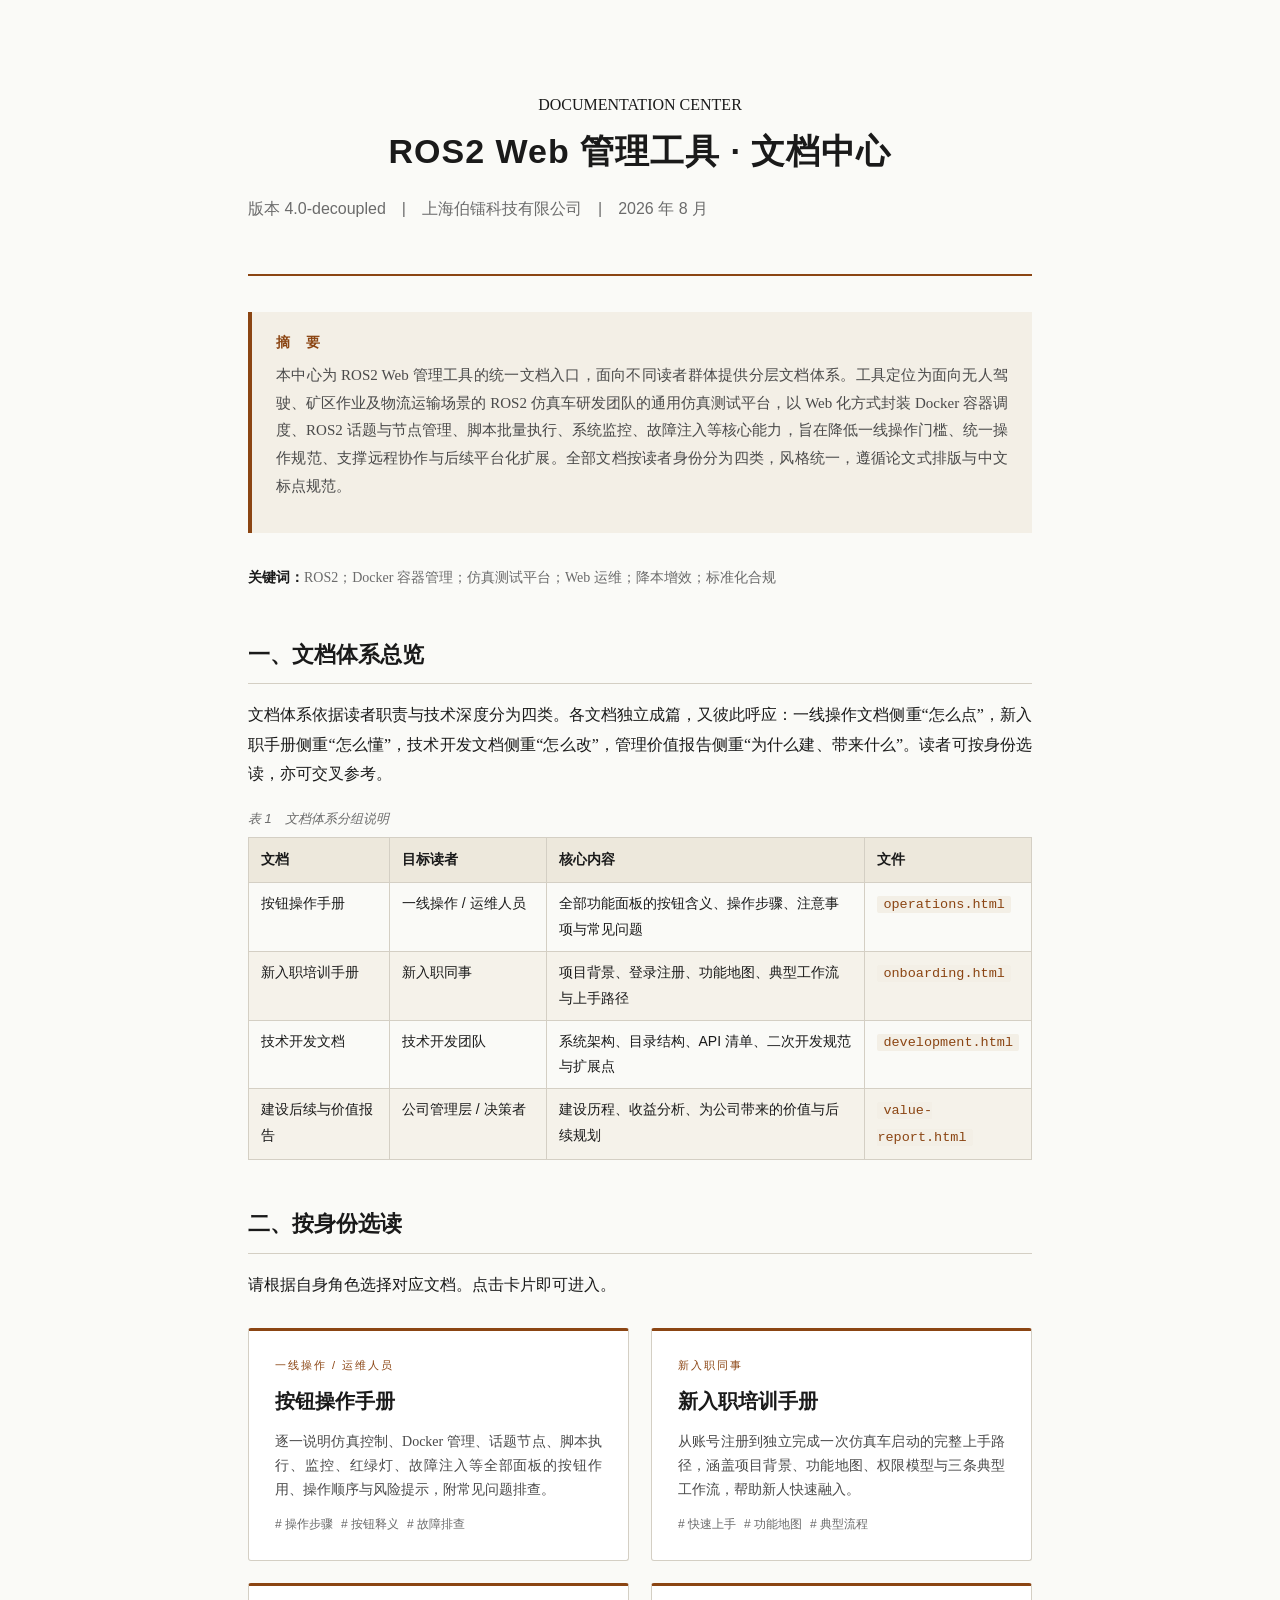
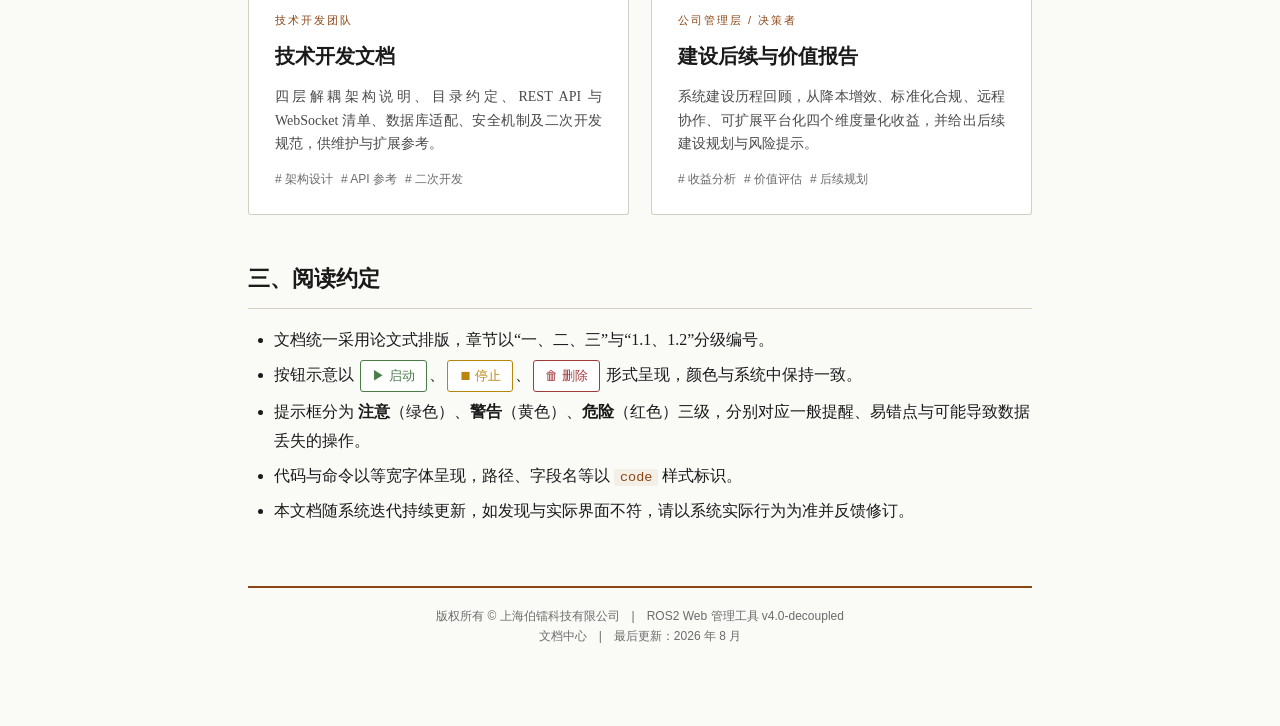
==== docs/index.html @ 26617438 "first commit" ====
<!DOCTYPE html>
<html lang="zh-CN">
<head>
    <meta charset="UTF-8">
    <meta name="viewport" content="width=device-width, initial-scale=1.0">
    <title>ROS2 Web 管理工具 · 文档中心</title>
    <link rel="stylesheet" href="css/doc.css">
</head>
<body>
<div class="doc-container">

    <header class="portal-hero">
        <div class="doc-eyebrow">DOCUMENTATION CENTER</div>
        <h1>ROS2 Web 管理工具 · 文档中心</h1>
        <p class="hero-sub">版本 4.0-decoupled　|　上海伯镭科技有限公司　|　2026 年 8 月</p>
    </header>

    <div class="doc-abstract">
        <div class="abstract-title">摘　要</div>
        <p>本中心为 ROS2 Web 管理工具的统一文档入口，面向不同读者群体提供分层文档体系。工具定位为面向无人驾驶、矿区作业及物流运输场景的 ROS2 仿真车研发团队的通用仿真测试平台，以 Web 化方式封装 Docker 容器调度、ROS2 话题与节点管理、脚本批量执行、系统监控、故障注入等核心能力，旨在降低一线操作门槛、统一操作规范、支撑远程协作与后续平台化扩展。全部文档按读者身份分为四类，风格统一，遵循论文式排版与中文标点规范。</p>
    </div>

    <div class="doc-keywords">
        <strong>关键词：</strong>ROS2；Docker 容器管理；仿真测试平台；Web 运维；降本增效；标准化合规
    </div>

    <h2 class="section-title">一、文档体系总览</h2>
    <p>文档体系依据读者职责与技术深度分为四类。各文档独立成篇，又彼此呼应：一线操作文档侧重“怎么点”，新入职手册侧重“怎么懂”，技术开发文档侧重“怎么改”，管理价值报告侧重“为什么建、带来什么”。读者可按身份选读，亦可交叉参考。</p>

    <table class="data-table">
        <caption>表 1　文档体系分组说明</caption>
        <thead>
            <tr><th style="width:18%">文档</th><th style="width:20%">目标读者</th><th>核心内容</th><th style="width:14%">文件</th></tr>
        </thead>
        <tbody>
            <tr>
                <td>按钮操作手册</td>
                <td>一线操作 / 运维人员</td>
                <td>全部功能面板的按钮含义、操作步骤、注意事项与常见问题</td>
                <td><code>operations.html</code></td>
            </tr>
            <tr>
                <td>新入职培训手册</td>
                <td>新入职同事</td>
                <td>项目背景、登录注册、功能地图、典型工作流与上手路径</td>
                <td><code>onboarding.html</code></td>
            </tr>
            <tr>
                <td>技术开发文档</td>
                <td>技术开发团队</td>
                <td>系统架构、目录结构、API 清单、二次开发规范与扩展点</td>
                <td><code>development.html</code></td>
            </tr>
            <tr>
                <td>建设后续与价值报告</td>
                <td>公司管理层 / 决策者</td>
                <td>建设历程、收益分析、为公司带来的价值与后续规划</td>
                <td><code>value-report.html</code></td>
            </tr>
        </tbody>
    </table>

    <h2 class="section-title">二、按身份选读</h2>
    <p>请根据自身角色选择对应文档。点击卡片即可进入。</p>

    <div class="portal-grid">

        <a class="portal-card" href="operations.html">
            <div class="card-audience">一线操作 / 运维人员</div>
            <h3>按钮操作手册</h3>
            <p>逐一说明仿真控制、Docker 管理、话题节点、脚本执行、监控、红绿灯、故障注入等全部面板的按钮作用、操作顺序与风险提示，附常见问题排查。</p>
            <div class="card-tags">
                <span># 操作步骤</span><span># 按钮释义</span><span># 故障排查</span>
            </div>
        </a>

        <a class="portal-card" href="onboarding.html">
            <div class="card-audience">新入职同事</div>
            <h3>新入职培训手册</h3>
            <p>从账号注册到独立完成一次仿真车启动的完整上手路径，涵盖项目背景、功能地图、权限模型与三条典型工作流，帮助新人快速融入。</p>
            <div class="card-tags">
                <span># 快速上手</span><span># 功能地图</span><span># 典型流程</span>
            </div>
        </a>

        <a class="portal-card" href="development.html">
            <div class="card-audience">技术开发团队</div>
            <h3>技术开发文档</h3>
            <p>四层解耦架构说明、目录约定、REST API 与 WebSocket 清单、数据库适配、安全机制及二次开发规范，供维护与扩展参考。</p>
            <div class="card-tags">
                <span># 架构设计</span><span># API 参考</span><span># 二次开发</span>
            </div>
        </a>

        <a class="portal-card" href="value-report.html">
            <div class="card-audience">公司管理层 / 决策者</div>
            <h3>建设后续与价值报告</h3>
            <p>系统建设历程回顾，从降本增效、标准化合规、远程协作、可扩展平台化四个维度量化收益，并给出后续建设规划与风险提示。</p>
            <div class="card-tags">
                <span># 收益分析</span><span># 价值评估</span><span># 后续规划</span>
            </div>
        </a>

    </div>

    <h2 class="section-title">三、阅读约定</h2>
    <ul>
        <li>文档统一采用论文式排版，章节以“一、二、三”与“1.1、1.2”分级编号。</li>
        <li>按钮示意以 <span class="btn-demo success">▶ 启动</span>、<span class="btn-demo warn">⏹ 停止</span>、<span class="btn-demo danger">🗑 删除</span> 形式呈现，颜色与系统中保持一致。</li>
        <li>提示框分为 <strong>注意</strong>（绿色）、<strong>警告</strong>（黄色）、<strong>危险</strong>（红色）三级，分别对应一般提醒、易错点与可能导致数据丢失的操作。</li>
        <li>代码与命令以等宽字体呈现，路径、字段名等以 <code>code</code> 样式标识。</li>
        <li>本文档随系统迭代持续更新，如发现与实际界面不符，请以系统实际行为为准并反馈修订。</li>
    </ul>

    <footer class="doc-footer">
        版权所有 © 上海伯镭科技有限公司　|　ROS2 Web 管理工具 v4.0-decoupled<br>
        文档中心　|　最后更新：2026 年 8 月
    </footer>

</div>
</body>
</html>
---- docs/css/doc.css ----
/* ============================================================
   ROS2 Web 管理工具 · 文档中心统一样式（论文风格）
   版权所有：上海伯镭科技有限公司
   ============================================================ */

:root {
    --paper-bg: #fafaf7;
    --paper-text: #1a1a1a;
    --paper-text-soft: #4a4a4a;
    --paper-muted: #6b6b6b;
    --paper-border: #d4cfc4;
    --paper-accent: #8b4513;
    --paper-accent-soft: #b87333;
    --paper-link: #5a3e1b;
    --paper-code-bg: #f3efe6;
    --paper-table-head: #ede8dc;
    --paper-table-stripe: #f5f2ea;
    --paper-quote: #6b4423;
    --paper-warn-bg: #fdf6e3;
    --paper-warn-border: #d4a017;
    --paper-tip-bg: #eef5ee;
    --paper-tip-border: #4a7c4a;
    --paper-danger-bg: #fbeaea;
    --paper-danger-border: #a33a3a;
    --paper-max-width: 880px;
}

* { box-sizing: border-box; }

html { scroll-behavior: smooth; }

body {
    margin: 0;
    padding: 0;
    background: var(--paper-bg);
    color: var(--paper-text);
    font-family: "Source Han Serif SC", "Noto Serif CJK SC", "Songti SC", "SimSun",
                 Georgia, "Times New Roman", serif;
    font-size: 16px;
    line-height: 1.85;
    text-rendering: optimizeLegibility;
    -webkit-font-smoothing: antialiased;
}

/* ---------- 顶部文档头 ---------- */
.doc-header {
    border-bottom: 2px solid var(--paper-accent);
    padding: 28px 0 18px;
    margin-bottom: 28px;
}
.doc-header .doc-eyebrow {
    font-family: "Helvetica Neue", Arial, sans-serif;
    font-size: 12px;
    letter-spacing: 3px;
    text-transform: uppercase;
    color: var(--paper-muted);
    margin-bottom: 8px;
}
.doc-header h1 {
    font-family: "Source Han Sans SC", "Noto Sans CJK SC", "PingFang SC",
                 "Helvetica Neue", Arial, sans-serif;
    font-size: 30px;
    font-weight: 700;
    margin: 0 0 10px;
    color: var(--paper-text);
    letter-spacing: 0.5px;
}
.doc-header .doc-meta {
    font-family: "Helvetica Neue", Arial, sans-serif;
    font-size: 13px;
    color: var(--paper-muted);
}
.doc-header .doc-meta span { margin-right: 18px; }

/* ---------- 主容器 ---------- */
.doc-container {
    max-width: var(--paper-max-width);
    margin: 0 auto;
    padding: 40px 48px 80px;
}

/* ---------- 摘要框 ---------- */
.doc-abstract {
    background: var(--paper-code-bg);
    border-left: 4px solid var(--paper-accent);
    padding: 18px 24px;
    margin: 0 0 32px;
    font-size: 15px;
    color: var(--paper-text-soft);
}
.doc-abstract .abstract-title {
    font-family: "Source Han Sans SC", "PingFang SC", sans-serif;
    font-weight: 700;
    color: var(--paper-accent);
    margin-bottom: 6px;
    font-size: 14px;
    letter-spacing: 1px;
}

/* ---------- 关键词 ---------- */
.doc-keywords {
    font-size: 14px;
    color: var(--paper-muted);
    margin-bottom: 36px;
}
.doc-keywords strong {
    font-family: "Source Han Sans SC", "PingFang SC", sans-serif;
    color: var(--paper-text);
}

/* ---------- 目录 ---------- */
.doc-toc {
    background: #fff;
    border: 1px solid var(--paper-border);
    border-radius: 2px;
    padding: 20px 28px;
    margin-bottom: 40px;
}
.doc-toc .toc-title {
    font-family: "Source Han Sans SC", "PingFang SC", sans-serif;
    font-size: 15px;
    font-weight: 700;
    color: var(--paper-accent);
    margin-bottom: 10px;
    letter-spacing: 1px;
}
.doc-toc ol {
    margin: 0;
    padding-left: 22px;
    counter-reset: toc;
}
.doc-toc ol li {
    margin: 4px 0;
    font-size: 14px;
}
.doc-toc a {
    color: var(--paper-link);
    text-decoration: none;
    border-bottom: 1px dotted transparent;
}
.doc-toc a:hover { border-bottom-color: var(--paper-accent); }

/* ---------- 章节标题（自动编号已由 HTML 结构承担） ---------- */
h2.section-title {
    font-family: "Source Han Sans SC", "Noto Sans CJK SC", "PingFang SC",
                 "Helvetica Neue", Arial, sans-serif;
    font-size: 22px;
    font-weight: 700;
    color: var(--paper-text);
    margin: 44px 0 16px;
    padding-bottom: 8px;
    border-bottom: 1px solid var(--paper-border);
}
h3.subsection-title {
    font-family: "Source Han Sans SC", "PingFang SC", sans-serif;
    font-size: 18px;
    font-weight: 600;
    color: var(--paper-text);
    margin: 32px 0 12px;
}
h4.sub-subsection-title {
    font-family: "Source Han Sans SC", "PingFang SC", sans-serif;
    font-size: 15px;
    font-weight: 600;
    color: var(--paper-accent);
    margin: 22px 0 8px;
}

/* ---------- 正文段落 ---------- */
p { margin: 0 0 14px; text-align: justify; }
p.lead {
    font-size: 17px;
    color: var(--paper-text-soft);
}

/* ---------- 强调与术语 ---------- */
strong, b { font-weight: 700; color: var(--paper-text); }
em { font-style: italic; color: var(--paper-accent); }
dfn {
    font-style: normal;
    font-weight: 600;
    border-bottom: 1px dashed var(--paper-accent-soft);
}

/* ---------- 列表 ---------- */
ul, ol { margin: 0 0 14px; padding-left: 26px; }
li { margin: 5px 0; }

/* ---------- 引用 ---------- */
blockquote {
    margin: 18px 0;
    padding: 10px 22px;
    border-left: 3px solid var(--paper-accent-soft);
    background: var(--paper-code-bg);
    color: var(--paper-quote);
    font-size: 15px;
}
blockquote p { margin: 0; }

/* ---------- 代码 ---------- */
code {
    font-family: "JetBrains Mono", "Fira Code", "Consolas", "Courier New", monospace;
    font-size: 13.5px;
    background: var(--paper-code-bg);
    color: var(--paper-accent);
    padding: 1px 6px;
    border-radius: 2px;
}
pre {
    background: var(--paper-code-bg);
    border: 1px solid var(--paper-border);
    border-radius: 3px;
    padding: 14px 18px;
    overflow-x: auto;
    margin: 14px 0;
    font-size: 13px;
    line-height: 1.6;
}
pre code {
    background: none;
    color: var(--paper-text);
    padding: 0;
}

/* ---------- 表格 ---------- */
table.data-table {
    width: 100%;
    border-collapse: collapse;
    margin: 18px 0;
    font-size: 14px;
    font-family: "Source Han Sans SC", "PingFang SC", sans-serif;
}
table.data-table caption {
    caption-side: top;
    text-align: left;
    font-size: 13px;
    color: var(--paper-muted);
    margin-bottom: 6px;
    font-style: italic;
}
table.data-table th {
    background: var(--paper-table-head);
    border: 1px solid var(--paper-border);
    padding: 9px 12px;
    text-align: left;
    font-weight: 700;
    color: var(--paper-text);
}
table.data-table td {
    border: 1px solid var(--paper-border);
    padding: 8px 12px;
    vertical-align: top;
}
table.data-table tbody tr:nth-child(even) { background: var(--paper-table-stripe); }

/* ---------- 提示框 ---------- */
.doc-note {
    margin: 18px 0;
    padding: 12px 18px 12px 16px;
    border-left: 4px solid var(--paper-tip-border);
    background: var(--paper-tip-bg);
    font-size: 14.5px;
    border-radius: 0 3px 3px 0;
}
.doc-note .note-label {
    font-family: "Source Han Sans SC", "PingFang SC", sans-serif;
    font-weight: 700;
    color: var(--paper-tip-border);
    margin-right: 6px;
}
.doc-warn {
    margin: 18px 0;
    padding: 12px 18px 12px 16px;
    border-left: 4px solid var(--paper-warn-border);
    background: var(--paper-warn-bg);
    font-size: 14.5px;
    border-radius: 0 3px 3px 0;
}
.doc-warn .note-label {
    font-family: "Source Han Sans SC", "PingFang SC", sans-serif;
    font-weight: 700;
    color: var(--paper-warn-border);
    margin-right: 6px;
}
.doc-danger {
    margin: 18px 0;
    padding: 12px 18px 12px 16px;
    border-left: 4px solid var(--paper-danger-border);
    background: var(--paper-danger-bg);
    font-size: 14.5px;
    border-radius: 0 3px 3px 0;
}
.doc-danger .note-label {
    font-family: "Source Han Sans SC", "PingFang SC", sans-serif;
    font-weight: 700;
    color: var(--paper-danger-border);
    margin-right: 6px;
}

/* ---------- 按钮示意（操作文档用） ---------- */
.btn-demo {
    display: inline-block;
    font-family: "Source Han Sans SC", "PingFang SC", sans-serif;
    font-size: 13px;
    padding: 3px 11px;
    border: 1px solid var(--paper-border);
    border-radius: 3px;
    background: #fff;
    color: var(--paper-text);
    margin: 0 2px;
    white-space: nowrap;
}
.btn-demo.success { border-color: #4a7c4a; color: #4a7c4a; }
.btn-demo.warn { border-color: #b8860b; color: #b8860b; }
.btn-demo.danger { border-color: #a33a3a; color: #a33a3a; }
.btn-demo.primary { border-color: var(--paper-accent); color: var(--paper-accent); }

/* ---------- 步骤流程 ---------- */
ol.doc-steps { counter-reset: step; list-style: none; padding-left: 0; }
ol.doc-steps > li {
    counter-increment: step;
    position: relative;
    padding-left: 38px;
    margin: 14px 0;
}
ol.doc-steps > li::before {
    content: counter(step);
    position: absolute;
    left: 0;
    top: 1px;
    width: 26px;
    height: 26px;
    line-height: 26px;
    text-align: center;
    background: var(--paper-accent);
    color: #fff;
    font-family: "Helvetica Neue", Arial, sans-serif;
    font-size: 13px;
    font-weight: 700;
    border-radius: 50%;
}

/* ---------- 图表说明 ---------- */
figure { margin: 22px 0; text-align: center; }
figure figcaption {
    font-size: 13px;
    color: var(--paper-muted);
    margin-top: 8px;
    font-style: italic;
}

/* ---------- 参考文献 ---------- */
.doc-references {
    margin-top: 48px;
    padding-top: 18px;
    border-top: 1px solid var(--paper-border);
}
.doc-references .ref-title {
    font-family: "Source Han Sans SC", "PingFang SC", sans-serif;
    font-size: 16px;
    font-weight: 700;
    color: var(--paper-accent);
    margin-bottom: 10px;
}
.doc-references ol {
    padding-left: 22px;
    font-size: 13.5px;
    color: var(--paper-text-soft);
}
.doc-references li { margin: 5px 0; }

/* ---------- 页脚 ---------- */
.doc-footer {
    margin-top: 60px;
    padding-top: 18px;
    border-top: 2px solid var(--paper-accent);
    font-family: "Helvetica Neue", Arial, sans-serif;
    font-size: 12px;
    color: var(--paper-muted);
    text-align: center;
    line-height: 1.7;
}

/* ---------- 门户首页专用 ---------- */
.portal-hero {
    text-align: center;
    padding: 50px 0 36px;
    border-bottom: 2px solid var(--paper-accent);
    margin-bottom: 36px;
}
.portal-hero h1 {
    font-family: "Source Han Sans SC", "PingFang SC", sans-serif;
    font-size: 34px;
    font-weight: 700;
    margin: 0 0 12px;
    letter-spacing: 1px;
}
.portal-hero .hero-sub {
    font-size: 16px;
    color: var(--paper-muted);
    font-family: "Source Han Sans SC", "PingFang SC", sans-serif;
}
.portal-grid {
    display: grid;
    grid-template-columns: 1fr 1fr;
    gap: 22px;
    margin: 28px 0;
}
.portal-card {
    display: block;
    background: #fff;
    border: 1px solid var(--paper-border);
    border-top: 3px solid var(--paper-accent);
    border-radius: 3px;
    padding: 24px 26px;
    text-decoration: none;
    color: inherit;
    transition: box-shadow .2s, transform .2s;
}
.portal-card:hover {
    box-shadow: 0 6px 20px rgba(0,0,0,0.08);
    transform: translateY(-2px);
}
.portal-card .card-audience {
    font-family: "Helvetica Neue", Arial, sans-serif;
    font-size: 11px;
    letter-spacing: 2px;
    text-transform: uppercase;
    color: var(--paper-accent);
    margin-bottom: 8px;
}
.portal-card h3 {
    font-family: "Source Han Sans SC", "PingFang SC", sans-serif;
    font-size: 20px;
    margin: 0 0 10px;
    color: var(--paper-text);
}
.portal-card p {
    font-size: 14px;
    color: var(--paper-text-soft);
    margin: 0 0 12px;
    line-height: 1.7;
}
.portal-card .card-tags {
    font-size: 12px;
    color: var(--paper-muted);
    font-family: "Source Han Sans SC", "PingFang SC", sans-serif;
}
.portal-card .card-tags span {
    display: inline-block;
    margin-right: 8px;
}

/* ---------- 返回顶部导航 ---------- */
.doc-back {
    margin-top: 40px;
    padding-top: 16px;
    border-top: 1px dashed var(--paper-border);
    font-family: "Source Han Sans SC", "PingFang SC", sans-serif;
    font-size: 14px;
}
.doc-back a {
    color: var(--paper-link);
    text-decoration: none;
    border-bottom: 1px dotted var(--paper-accent-soft);
}

/* ---------- 响应式 ---------- */
@media (max-width: 720px) {
    .doc-container { padding: 24px 20px 60px; }
    .portal-grid { grid-template-columns: 1fr; }
    .doc-header h1 { font-size: 24px; }
    h2.section-title { font-size: 19px; }
    h3.subsection-title { font-size: 16px; }
}
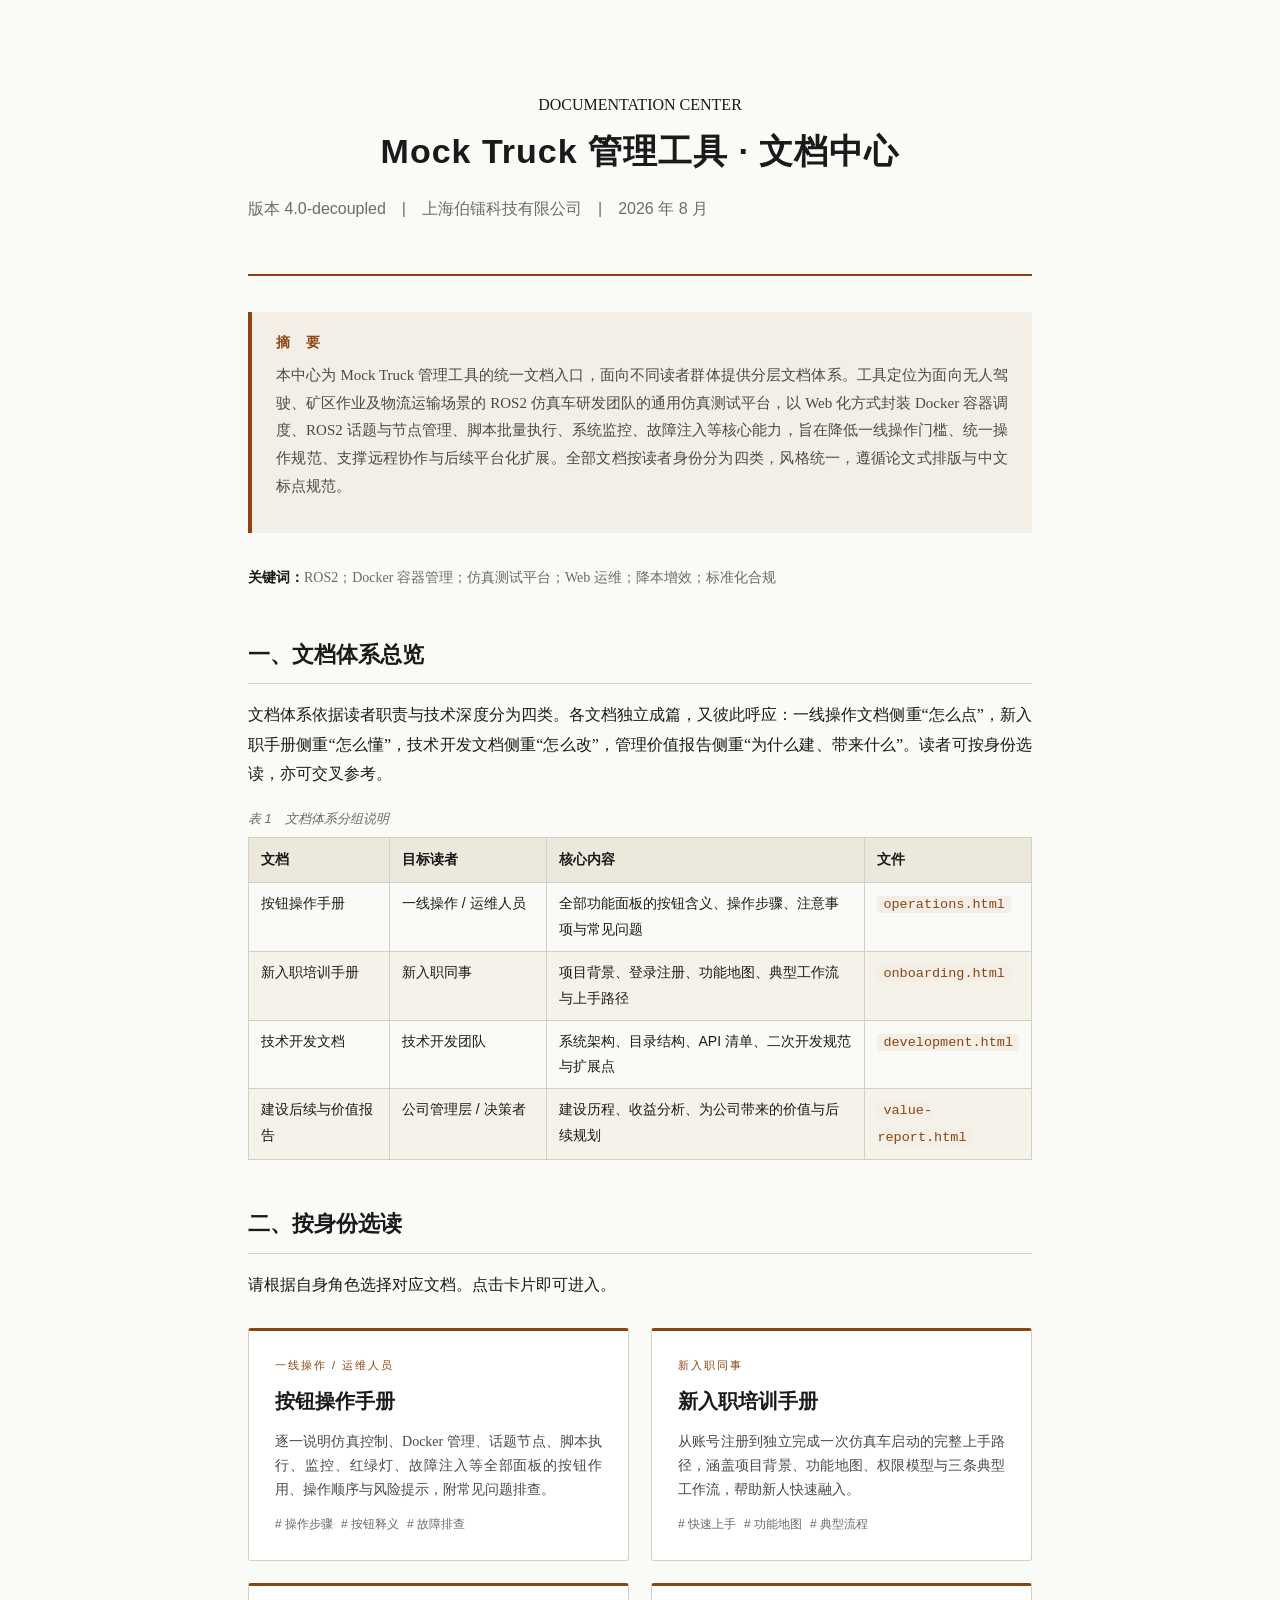
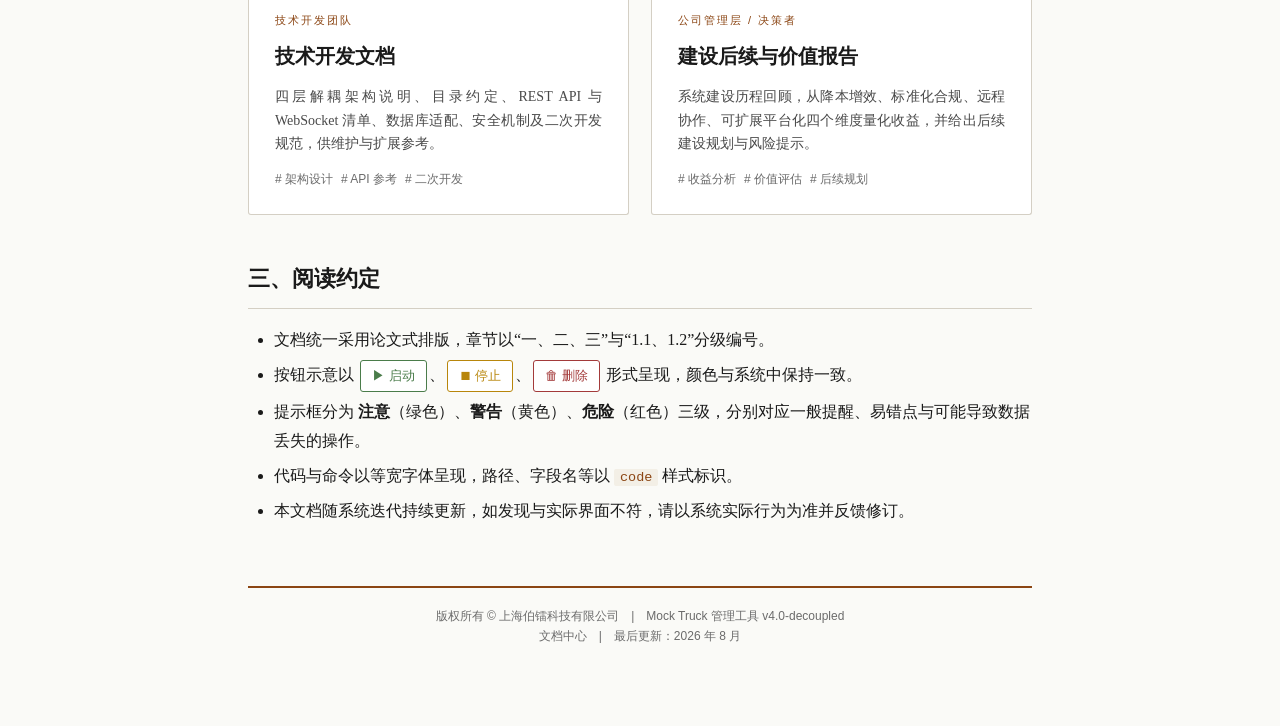
==== commit efba8b5d: "第二次批量更新：完善前后端及文档" ====
--- a/docs/index.html
+++ b/docs/index.html
@@ -3,7 +3,7 @@
 <head>
     <meta charset="UTF-8">
     <meta name="viewport" content="width=device-width, initial-scale=1.0">
-    <title>ROS2 Web 管理工具 · 文档中心</title>
+    <title>Mock Truck 管理工具 · 文档中心</title>
     <link rel="stylesheet" href="css/doc.css">
 </head>
 <body>
@@ -11,13 +11,13 @@
 
     <header class="portal-hero">
         <div class="doc-eyebrow">DOCUMENTATION CENTER</div>
-        <h1>ROS2 Web 管理工具 · 文档中心</h1>
+        <h1>Mock Truck 管理工具 · 文档中心</h1>
         <p class="hero-sub">版本 4.0-decoupled　|　上海伯镭科技有限公司　|　2026 年 8 月</p>
     </header>
 
     <div class="doc-abstract">
         <div class="abstract-title">摘　要</div>
-        <p>本中心为 ROS2 Web 管理工具的统一文档入口，面向不同读者群体提供分层文档体系。工具定位为面向无人驾驶、矿区作业及物流运输场景的 ROS2 仿真车研发团队的通用仿真测试平台，以 Web 化方式封装 Docker 容器调度、ROS2 话题与节点管理、脚本批量执行、系统监控、故障注入等核心能力，旨在降低一线操作门槛、统一操作规范、支撑远程协作与后续平台化扩展。全部文档按读者身份分为四类，风格统一，遵循论文式排版与中文标点规范。</p>
+        <p>本中心为 Mock Truck 管理工具的统一文档入口，面向不同读者群体提供分层文档体系。工具定位为面向无人驾驶、矿区作业及物流运输场景的 ROS2 仿真车研发团队的通用仿真测试平台，以 Web 化方式封装 Docker 容器调度、ROS2 话题与节点管理、脚本批量执行、系统监控、故障注入等核心能力，旨在降低一线操作门槛、统一操作规范、支撑远程协作与后续平台化扩展。全部文档按读者身份分为四类，风格统一，遵循论文式排版与中文标点规范。</p>
     </div>
 
     <div class="doc-keywords">
@@ -113,7 +113,7 @@
     </ul>
 
     <footer class="doc-footer">
-        版权所有 © 上海伯镭科技有限公司　|　ROS2 Web 管理工具 v4.0-decoupled<br>
+        版权所有 © 上海伯镭科技有限公司　|　Mock Truck 管理工具 v4.0-decoupled<br>
         文档中心　|　最后更新：2026 年 8 月
     </footer>
 
--- a/docs/css/doc.css
+++ b/docs/css/doc.css
@@ -1,5 +1,5 @@
 /* ============================================================
-   ROS2 Web 管理工具 · 文档中心统一样式（论文风格）
+   Mock Truck 管理工具 · 文档中心统一样式（论文风格）
    版权所有：上海伯镭科技有限公司
    ============================================================ */
 
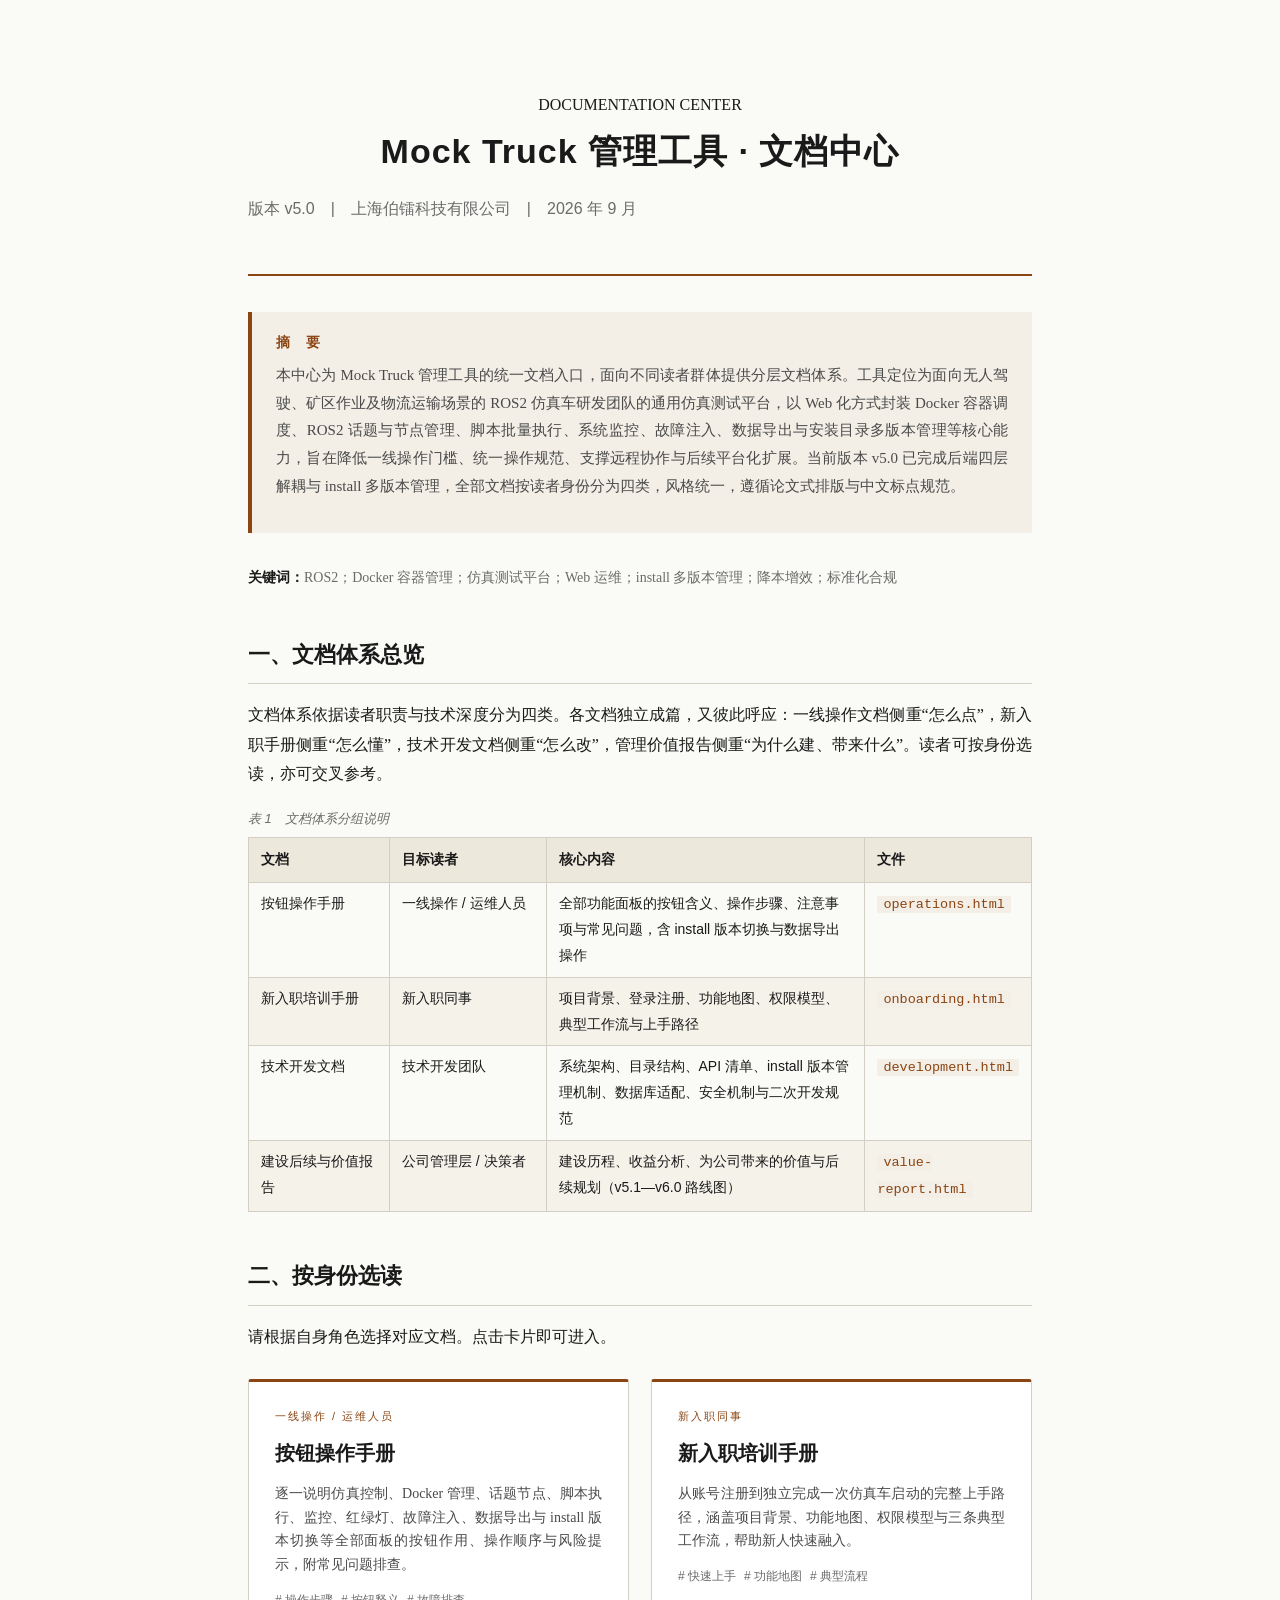
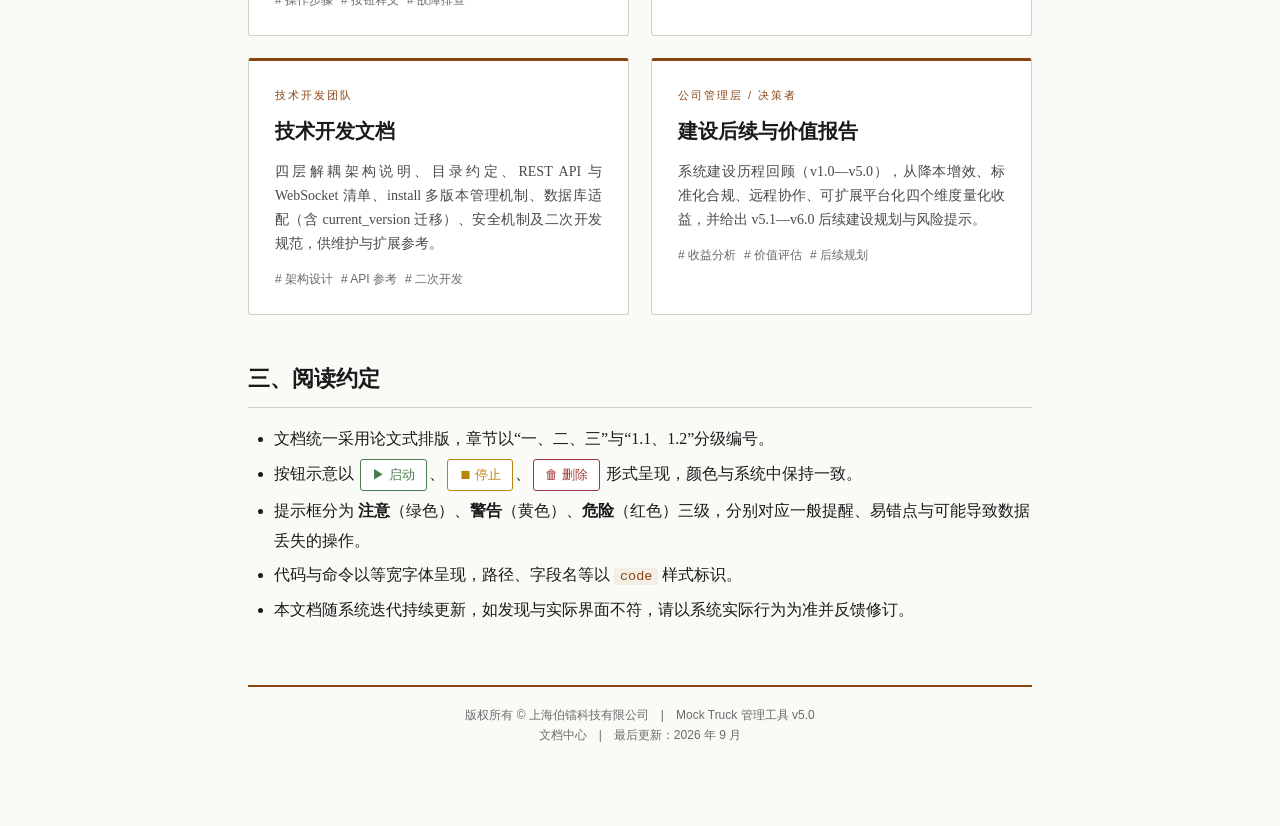
==== commit 2331b993: "1021" ====
--- a/docs/index.html
+++ b/docs/index.html
@@ -12,16 +12,16 @@
     <header class="portal-hero">
         <div class="doc-eyebrow">DOCUMENTATION CENTER</div>
         <h1>Mock Truck 管理工具 · 文档中心</h1>
-        <p class="hero-sub">版本 4.0-decoupled　|　上海伯镭科技有限公司　|　2026 年 8 月</p>
+        <p class="hero-sub">版本 v5.0　|　上海伯镭科技有限公司　|　2026 年 9 月</p>
     </header>
 
     <div class="doc-abstract">
         <div class="abstract-title">摘　要</div>
-        <p>本中心为 Mock Truck 管理工具的统一文档入口，面向不同读者群体提供分层文档体系。工具定位为面向无人驾驶、矿区作业及物流运输场景的 ROS2 仿真车研发团队的通用仿真测试平台，以 Web 化方式封装 Docker 容器调度、ROS2 话题与节点管理、脚本批量执行、系统监控、故障注入等核心能力，旨在降低一线操作门槛、统一操作规范、支撑远程协作与后续平台化扩展。全部文档按读者身份分为四类，风格统一，遵循论文式排版与中文标点规范。</p>
+        <p>本中心为 Mock Truck 管理工具的统一文档入口，面向不同读者群体提供分层文档体系。工具定位为面向无人驾驶、矿区作业及物流运输场景的 ROS2 仿真车研发团队的通用仿真测试平台，以 Web 化方式封装 Docker 容器调度、ROS2 话题与节点管理、脚本批量执行、系统监控、故障注入、数据导出与安装目录多版本管理等核心能力，旨在降低一线操作门槛、统一操作规范、支撑远程协作与后续平台化扩展。当前版本 v5.0 已完成后端四层解耦与 install 多版本管理，全部文档按读者身份分为四类，风格统一，遵循论文式排版与中文标点规范。</p>
     </div>
 
     <div class="doc-keywords">
-        <strong>关键词：</strong>ROS2；Docker 容器管理；仿真测试平台；Web 运维；降本增效；标准化合规
+        <strong>关键词：</strong>ROS2；Docker 容器管理；仿真测试平台；Web 运维；install 多版本管理；降本增效；标准化合规
     </div>
 
     <h2 class="section-title">一、文档体系总览</h2>
@@ -36,25 +36,25 @@
             <tr>
                 <td>按钮操作手册</td>
                 <td>一线操作 / 运维人员</td>
-                <td>全部功能面板的按钮含义、操作步骤、注意事项与常见问题</td>
+                <td>全部功能面板的按钮含义、操作步骤、注意事项与常见问题，含 install 版本切换与数据导出操作</td>
                 <td><code>operations.html</code></td>
             </tr>
             <tr>
                 <td>新入职培训手册</td>
                 <td>新入职同事</td>
-                <td>项目背景、登录注册、功能地图、典型工作流与上手路径</td>
+                <td>项目背景、登录注册、功能地图、权限模型、典型工作流与上手路径</td>
                 <td><code>onboarding.html</code></td>
             </tr>
             <tr>
                 <td>技术开发文档</td>
                 <td>技术开发团队</td>
-                <td>系统架构、目录结构、API 清单、二次开发规范与扩展点</td>
+                <td>系统架构、目录结构、API 清单、install 版本管理机制、数据库适配、安全机制与二次开发规范</td>
                 <td><code>development.html</code></td>
             </tr>
             <tr>
                 <td>建设后续与价值报告</td>
                 <td>公司管理层 / 决策者</td>
-                <td>建设历程、收益分析、为公司带来的价值与后续规划</td>
+                <td>建设历程、收益分析、为公司带来的价值与后续规划（v5.1—v6.0 路线图）</td>
                 <td><code>value-report.html</code></td>
             </tr>
         </tbody>
@@ -68,7 +68,7 @@
         <a class="portal-card" href="operations.html">
             <div class="card-audience">一线操作 / 运维人员</div>
             <h3>按钮操作手册</h3>
-            <p>逐一说明仿真控制、Docker 管理、话题节点、脚本执行、监控、红绿灯、故障注入等全部面板的按钮作用、操作顺序与风险提示，附常见问题排查。</p>
+            <p>逐一说明仿真控制、Docker 管理、话题节点、脚本执行、监控、红绿灯、故障注入、数据导出与 install 版本切换等全部面板的按钮作用、操作顺序与风险提示，附常见问题排查。</p>
             <div class="card-tags">
                 <span># 操作步骤</span><span># 按钮释义</span><span># 故障排查</span>
             </div>
@@ -86,7 +86,7 @@
         <a class="portal-card" href="development.html">
             <div class="card-audience">技术开发团队</div>
             <h3>技术开发文档</h3>
-            <p>四层解耦架构说明、目录约定、REST API 与 WebSocket 清单、数据库适配、安全机制及二次开发规范，供维护与扩展参考。</p>
+            <p>四层解耦架构说明、目录约定、REST API 与 WebSocket 清单、install 多版本管理机制、数据库适配（含 current_version 迁移）、安全机制及二次开发规范，供维护与扩展参考。</p>
             <div class="card-tags">
                 <span># 架构设计</span><span># API 参考</span><span># 二次开发</span>
             </div>
@@ -95,7 +95,7 @@
         <a class="portal-card" href="value-report.html">
             <div class="card-audience">公司管理层 / 决策者</div>
             <h3>建设后续与价值报告</h3>
-            <p>系统建设历程回顾，从降本增效、标准化合规、远程协作、可扩展平台化四个维度量化收益，并给出后续建设规划与风险提示。</p>
+            <p>系统建设历程回顾（v1.0—v5.0），从降本增效、标准化合规、远程协作、可扩展平台化四个维度量化收益，并给出 v5.1—v6.0 后续建设规划与风险提示。</p>
             <div class="card-tags">
                 <span># 收益分析</span><span># 价值评估</span><span># 后续规划</span>
             </div>
@@ -113,8 +113,8 @@
     </ul>
 
     <footer class="doc-footer">
-        版权所有 © 上海伯镭科技有限公司　|　Mock Truck 管理工具 v4.0-decoupled<br>
-        文档中心　|　最后更新：2026 年 8 月
+        版权所有 © 上海伯镭科技有限公司　|　Mock Truck 管理工具 v5.0<br>
+        文档中心　|　最后更新：2026 年 9 月
     </footer>
 
 </div>
--- a/docs/css/doc.css
+++ b/docs/css/doc.css
@@ -1,5 +1,5 @@
 /* ============================================================
-   Mock Truck 管理工具 · 文档中心统一样式（论文风格）
+   Mock Truck v5.0 管理工具 · 文档中心统一样式（论文风格）
    版权所有：上海伯镭科技有限公司
    ============================================================ */
 
